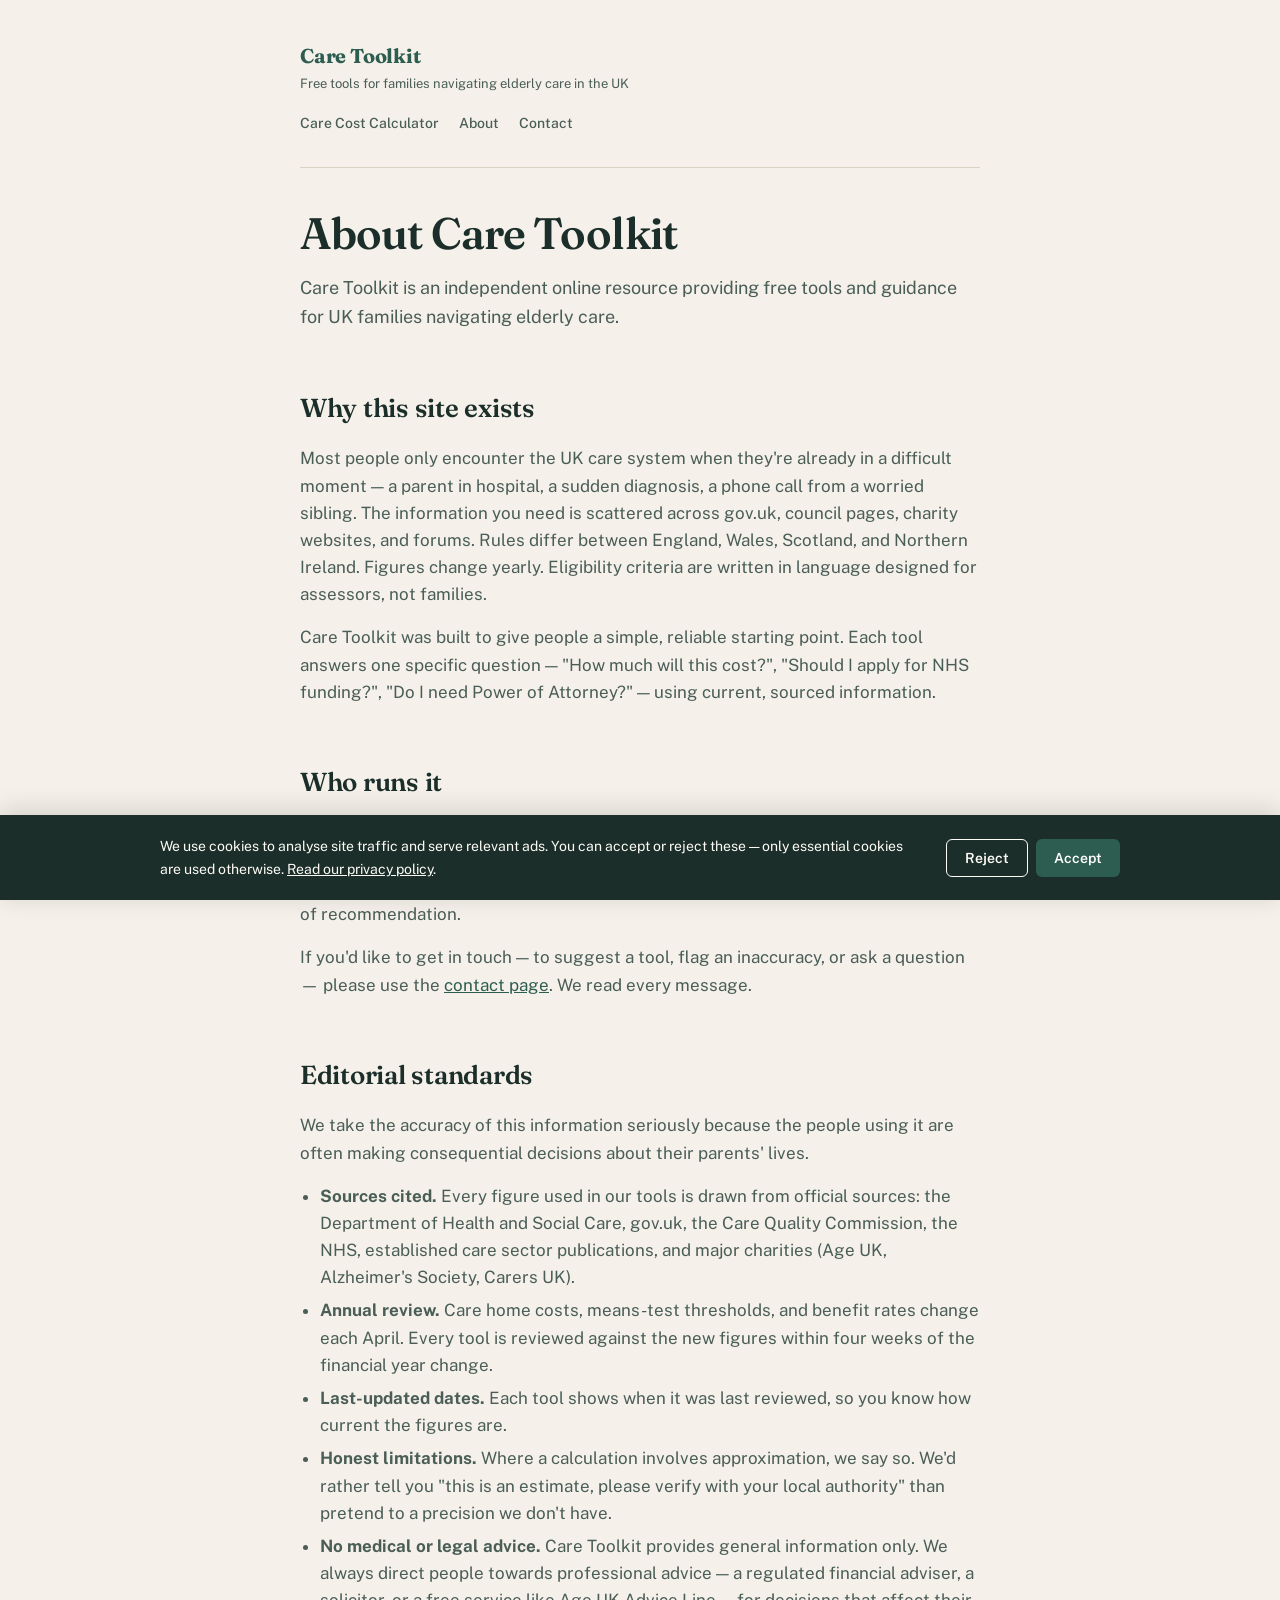
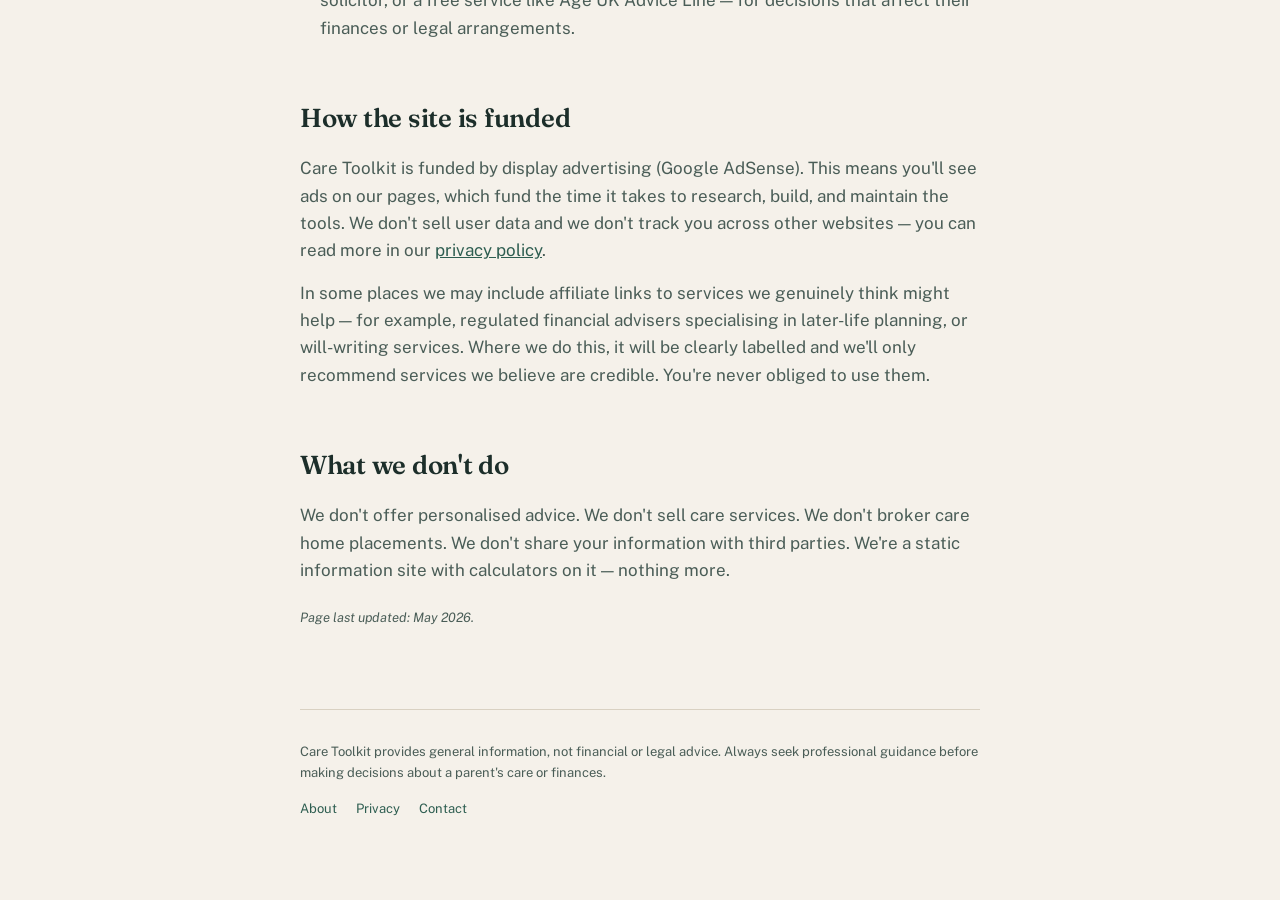
==== about/index.html @ b0a80cf5 "Initial site upload" ====
<!DOCTYPE html>
<html lang="en-GB">
<head>
<meta charset="UTF-8">
<meta name="viewport" content="width=device-width, initial-scale=1.0">
<title>About Care Toolkit | Free UK Elderly Care Tools</title>
<meta name="description" content="Care Toolkit is an independent resource providing free, accurate tools for UK families navigating elderly care. Read about our editorial standards and sources.">
<meta name="robots" content="index, follow">
<link rel="canonical" href="https://caretoolkit.co.uk/about/">
<meta property="og:title" content="About Care Toolkit">
<meta property="og:type" content="website">
<meta property="og:locale" content="en_GB">

<link rel="preconnect" href="https://fonts.googleapis.com">
<link rel="preconnect" href="https://fonts.gstatic.com" crossorigin>
<link href="https://fonts.googleapis.com/css2?family=Fraunces:opsz,wght@9..144,400;9..144,600;9..144,700&family=Public+Sans:wght@400;500;600&display=swap" rel="stylesheet">
<link rel="stylesheet" href="/assets/css/shared.css">
</head>
<body>

<div class="wrap">

<header class="site-header">
  <a href="/" class="brand-link">
    <div class="brand">Care Toolkit</div>
    <div class="brand-sub">Free tools for families navigating elderly care in the UK</div>
  </a>
  <nav class="site-nav">
    <a href="/care-home-cost-calculator/">Care Cost Calculator</a>
    <a href="/about/">About</a>
    <a href="/contact/">Contact</a>
  </nav>
</header>

<main>

<h1>About Care Toolkit</h1>
<p class="intro">Care Toolkit is an independent online resource providing free tools and guidance for UK families navigating elderly care.</p>

<h2>Why this site exists</h2>
<p>Most people only encounter the UK care system when they're already in a difficult moment — a parent in hospital, a sudden diagnosis, a phone call from a worried sibling. The information you need is scattered across gov.uk, council pages, charity websites, and forums. Rules differ between England, Wales, Scotland, and Northern Ireland. Figures change yearly. Eligibility criteria are written in language designed for assessors, not families.</p>
<p>Care Toolkit was built to give people a simple, reliable starting point. Each tool answers one specific question — "How much will this cost?", "Should I apply for NHS funding?", "Do I need Power of Attorney?" — using current, sourced information.</p>

<h2>Who runs it</h2>
<p>Care Toolkit is an independent project. It is not affiliated with any care home, financial adviser, government body, or charity. The site is funded entirely by display advertising and, where relevant, affiliate partnerships clearly disclosed at the point of recommendation.</p>
<p>If you'd like to get in touch — to suggest a tool, flag an inaccuracy, or ask a question — please use the <a href="/contact/">contact page</a>. We read every message.</p>

<h2>Editorial standards</h2>
<p>We take the accuracy of this information seriously because the people using it are often making consequential decisions about their parents' lives.</p>
<ul>
  <li><strong>Sources cited.</strong> Every figure used in our tools is drawn from official sources: the Department of Health and Social Care, gov.uk, the Care Quality Commission, the NHS, established care sector publications, and major charities (Age UK, Alzheimer's Society, Carers UK).</li>
  <li><strong>Annual review.</strong> Care home costs, means-test thresholds, and benefit rates change each April. Every tool is reviewed against the new figures within four weeks of the financial year change.</li>
  <li><strong>Last-updated dates.</strong> Each tool shows when it was last reviewed, so you know how current the figures are.</li>
  <li><strong>Honest limitations.</strong> Where a calculation involves approximation, we say so. We'd rather tell you "this is an estimate, please verify with your local authority" than pretend to a precision we don't have.</li>
  <li><strong>No medical or legal advice.</strong> Care Toolkit provides general information only. We always direct people towards professional advice — a regulated financial adviser, a solicitor, or a free service like Age UK Advice Line — for decisions that affect their finances or legal arrangements.</li>
</ul>

<h2>How the site is funded</h2>
<p>Care Toolkit is funded by display advertising (Google AdSense). This means you'll see ads on our pages, which fund the time it takes to research, build, and maintain the tools. We don't sell user data and we don't track you across other websites — you can read more in our <a href="/privacy/">privacy policy</a>.</p>
<p>In some places we may include affiliate links to services we genuinely think might help — for example, regulated financial advisers specialising in later-life planning, or will-writing services. Where we do this, it will be clearly labelled and we'll only recommend services we believe are credible. You're never obliged to use them.</p>

<h2>What we don't do</h2>
<p>We don't offer personalised advice. We don't sell care services. We don't broker care home placements. We don't share your information with third parties. We're a static information site with calculators on it — nothing more.</p>

<p class="last-updated">Page last updated: May 2026.</p>

</main>

<footer class="site-footer">
  <p>Care Toolkit provides general information, not financial or legal advice. Always seek professional guidance before making decisions about a parent's care or finances.</p>
  <div class="footer-links">
    <a href="/about/">About</a>
    <a href="/privacy/">Privacy</a>
    <a href="/contact/">Contact</a>
  </div>
</footer>

</div>

<div class="cookie-banner" id="cookie-banner">
  <div class="cookie-banner-inner">
    <p>We use cookies to analyse site traffic and serve relevant ads. You can accept or reject these — only essential cookies are used otherwise. <a href="/privacy/">Read our privacy policy</a>.</p>
    <div class="cookie-actions">
      <button class="cookie-btn reject" id="cookie-reject">Reject</button>
      <button class="cookie-btn accept" id="cookie-accept">Accept</button>
    </div>
  </div>
</div>

<script src="/assets/js/shared.js"></script>
</body>
</html>
---- assets/css/shared.css ----
:root {
  --bg: #f5f1ea;
  --bg-card: #fdfbf6;
  --ink: #1c2e2a;
  --ink-soft: #4a5d57;
  --accent: #2d5d50;
  --accent-warm: #b8552e;
  --line: #d9d1c2;
  --highlight: #ede5d3;
  --shadow: 0 1px 2px rgba(28,46,42,0.04), 0 8px 24px rgba(28,46,42,0.06);
}

* { box-sizing: border-box; margin: 0; padding: 0; }
html { scroll-behavior: smooth; }
body {
  font-family: 'Public Sans', -apple-system, system-ui, sans-serif;
  font-size: 17px;
  line-height: 1.6;
  color: var(--ink);
  background: var(--bg);
  -webkit-font-smoothing: antialiased;
}

.wrap { max-width: 720px; margin: 0 auto; padding: 32px 20px 80px; }
.wrap-wide { max-width: 960px; margin: 0 auto; padding: 32px 20px 80px; }

/* Header */
header.site-header { padding: 8px 0 32px; border-bottom: 1px solid var(--line); margin-bottom: 40px; }
.brand-link { text-decoration: none; display: inline-block; }
.brand { font-family: 'Fraunces', Georgia, serif; font-size: 20px; font-weight: 700; letter-spacing: -0.01em; color: var(--accent); }
.brand-sub { font-size: 13px; color: var(--ink-soft); margin-top: 2px; }
nav.site-nav { margin-top: 16px; display: flex; gap: 20px; flex-wrap: wrap; }
nav.site-nav a { color: var(--ink-soft); text-decoration: none; font-size: 14px; font-weight: 500; }
nav.site-nav a:hover { color: var(--accent); }

/* Typography */
h1 { font-family: 'Fraunces', Georgia, serif; font-size: clamp(32px, 6vw, 44px); font-weight: 600; line-height: 1.15; letter-spacing: -0.02em; margin-bottom: 16px; color: var(--ink); }
h2 { font-family: 'Fraunces', Georgia, serif; font-size: 26px; font-weight: 600; letter-spacing: -0.01em; margin: 56px 0 16px; color: var(--ink); }
h3 { font-family: 'Fraunces', Georgia, serif; font-size: 19px; font-weight: 600; margin: 24px 0 8px; color: var(--ink); }
p { margin-bottom: 16px; color: var(--ink-soft); }
a { color: var(--accent); }
ul, ol { margin: 0 0 16px 20px; color: var(--ink-soft); }
li { margin-bottom: 6px; }

.intro { font-size: 18px; color: var(--ink-soft); margin-bottom: 8px; max-width: 60ch; }
.year-tag { display: inline-block; font-size: 13px; padding: 4px 10px; background: var(--highlight); color: var(--accent); border-radius: 999px; font-weight: 500; margin-bottom: 20px; }

/* Calculator */
.calc { background: var(--bg-card); border: 1px solid var(--line); border-radius: 8px; padding: 28px; margin-top: 32px; box-shadow: var(--shadow); }
@media (max-width: 480px) { .calc { padding: 20px; } }

.field { margin-bottom: 20px; }
label { display: block; font-size: 14px; font-weight: 600; color: var(--ink); margin-bottom: 6px; letter-spacing: 0.01em; }
label .hint { font-weight: 400; color: var(--ink-soft); font-size: 13px; }

select, input[type="number"], input[type="text"], input[type="email"], textarea {
  width: 100%; padding: 12px 14px; font-family: inherit; font-size: 16px;
  border: 1px solid var(--line); border-radius: 6px; background: #fff; color: var(--ink);
  transition: border-color 0.15s, box-shadow 0.15s;
  -webkit-appearance: none; appearance: none;
}
select {
  background-image: url("data:image/svg+xml;charset=UTF-8,%3csvg xmlns='http://www.w3.org/2000/svg' width='12' height='8' viewBox='0 0 12 8'%3e%3cpath fill='%234a5d57' d='M6 8L0 0h12z'/%3e%3c/svg%3e");
  background-repeat: no-repeat; background-position: right 14px center; padding-right: 36px;
}
select:focus, input:focus, textarea:focus {
  outline: none; border-color: var(--accent); box-shadow: 0 0 0 3px rgba(45, 93, 80, 0.15);
}

/* Results */
.results { margin-top: 28px; padding-top: 28px; border-top: 1px solid var(--line); }
.result-row { display: flex; justify-content: space-between; align-items: baseline; padding: 10px 0; border-bottom: 1px dashed var(--line); }
.result-row:last-child { border-bottom: none; }
.result-label { font-size: 15px; color: var(--ink-soft); }
.result-value { font-family: 'Fraunces', serif; font-size: 22px; font-weight: 600; color: var(--ink); }
.result-headline { background: var(--highlight); padding: 18px 20px; border-radius: 6px; margin-bottom: 16px; }
.result-headline .result-label { font-size: 13px; text-transform: uppercase; letter-spacing: 0.06em; color: var(--accent); margin-bottom: 4px; }
.result-headline .result-value { font-size: 32px; color: var(--accent); display: block; }

.status { margin-top: 16px; padding: 14px 16px; border-radius: 6px; font-size: 15px; border-left: 3px solid var(--accent); background: #fff; }
.status strong { color: var(--ink); }

.disclaimer { margin-top: 32px; padding: 16px; background: rgba(184, 85, 46, 0.06); border: 1px solid rgba(184, 85, 46, 0.2); border-radius: 6px; font-size: 14px; color: var(--ink-soft); }
.disclaimer strong { color: var(--accent-warm); }

/* FAQ */
details { border-bottom: 1px solid var(--line); padding: 16px 0; }
details summary { cursor: pointer; font-weight: 600; color: var(--ink); font-size: 17px; list-style: none; display: flex; justify-content: space-between; align-items: center; }
details summary::-webkit-details-marker { display: none; }
details summary::after { content: '+'; font-family: 'Fraunces', serif; font-size: 24px; font-weight: 400; color: var(--accent); transition: transform 0.2s; }
details[open] summary::after { transform: rotate(45deg); }
details p { margin-top: 12px; }

/* Tool grid (homepage) */
.tool-grid { display: grid; grid-template-columns: repeat(auto-fill, minmax(280px, 1fr)); gap: 16px; margin-top: 32px; }
.tool-card { background: var(--bg-card); border: 1px solid var(--line); border-radius: 8px; padding: 24px; text-decoration: none; color: var(--ink); display: block; transition: transform 0.15s, box-shadow 0.15s; }
.tool-card:hover { transform: translateY(-2px); box-shadow: var(--shadow); }
.tool-card.coming { opacity: 0.55; pointer-events: none; }
.tool-card h3 { margin-top: 0; margin-bottom: 8px; }
.tool-card p { font-size: 14px; margin-bottom: 0; }
.tool-tag { display: inline-block; font-size: 11px; padding: 2px 8px; background: var(--highlight); color: var(--accent); border-radius: 999px; font-weight: 600; text-transform: uppercase; letter-spacing: 0.06em; margin-bottom: 12px; }

/* Related tools block */
.related { margin-top: 56px; padding: 24px; background: var(--bg-card); border-radius: 8px; border: 1px solid var(--line); }
.related h3 { margin-top: 0; }
.related ul { list-style: none; padding: 0; margin: 0; }
.related li { padding: 8px 0; border-bottom: 1px solid var(--line); }
.related li:last-child { border-bottom: none; }
.related a { color: var(--accent); text-decoration: none; font-weight: 500; }
.related a:hover { text-decoration: underline; }

/* Footer */
footer.site-footer { margin-top: 80px; padding-top: 32px; border-top: 1px solid var(--line); font-size: 13px; color: var(--ink-soft); }
footer.site-footer a { color: var(--accent); text-decoration: none; }
footer.site-footer a:hover { text-decoration: underline; }
.footer-links { margin-top: 8px; }
.footer-links a { margin-right: 16px; }

/* AdSense placeholders */
.ad-slot { margin: 32px 0; min-height: 90px; display: flex; align-items: center; justify-content: center; background: rgba(0,0,0,0.02); border: 1px dashed var(--line); border-radius: 6px; font-size: 12px; color: var(--ink-soft); text-transform: uppercase; letter-spacing: 0.08em; }

/* Cookie banner */
.cookie-banner {
  position: fixed; bottom: 0; left: 0; right: 0; z-index: 1000;
  background: var(--ink); color: #fdfbf6; padding: 20px;
  display: none; box-shadow: 0 -4px 24px rgba(0,0,0,0.15);
}
.cookie-banner.show { display: block; }
.cookie-banner-inner { max-width: 960px; margin: 0 auto; display: flex; gap: 20px; align-items: center; flex-wrap: wrap; }
.cookie-banner p { color: #fdfbf6; margin: 0; font-size: 14px; flex: 1; min-width: 240px; }
.cookie-banner p a { color: #fdfbf6; text-decoration: underline; }
.cookie-actions { display: flex; gap: 8px; }
.cookie-btn {
  padding: 10px 18px; border: none; border-radius: 6px; font-family: inherit; font-size: 14px;
  font-weight: 600; cursor: pointer; white-space: nowrap;
}
.cookie-btn.accept { background: var(--accent); color: #fff; }
.cookie-btn.reject { background: transparent; color: #fdfbf6; border: 1px solid #fdfbf6; }
.cookie-btn:hover { opacity: 0.9; }

/* Buttons */
.btn { display: inline-block; padding: 12px 22px; background: var(--accent); color: #fff; text-decoration: none; border-radius: 6px; font-weight: 600; border: none; cursor: pointer; font-family: inherit; font-size: 16px; }
.btn:hover { background: #234a40; }

.last-updated { font-size: 13px; color: var(--ink-soft); font-style: italic; margin-top: 24px; }
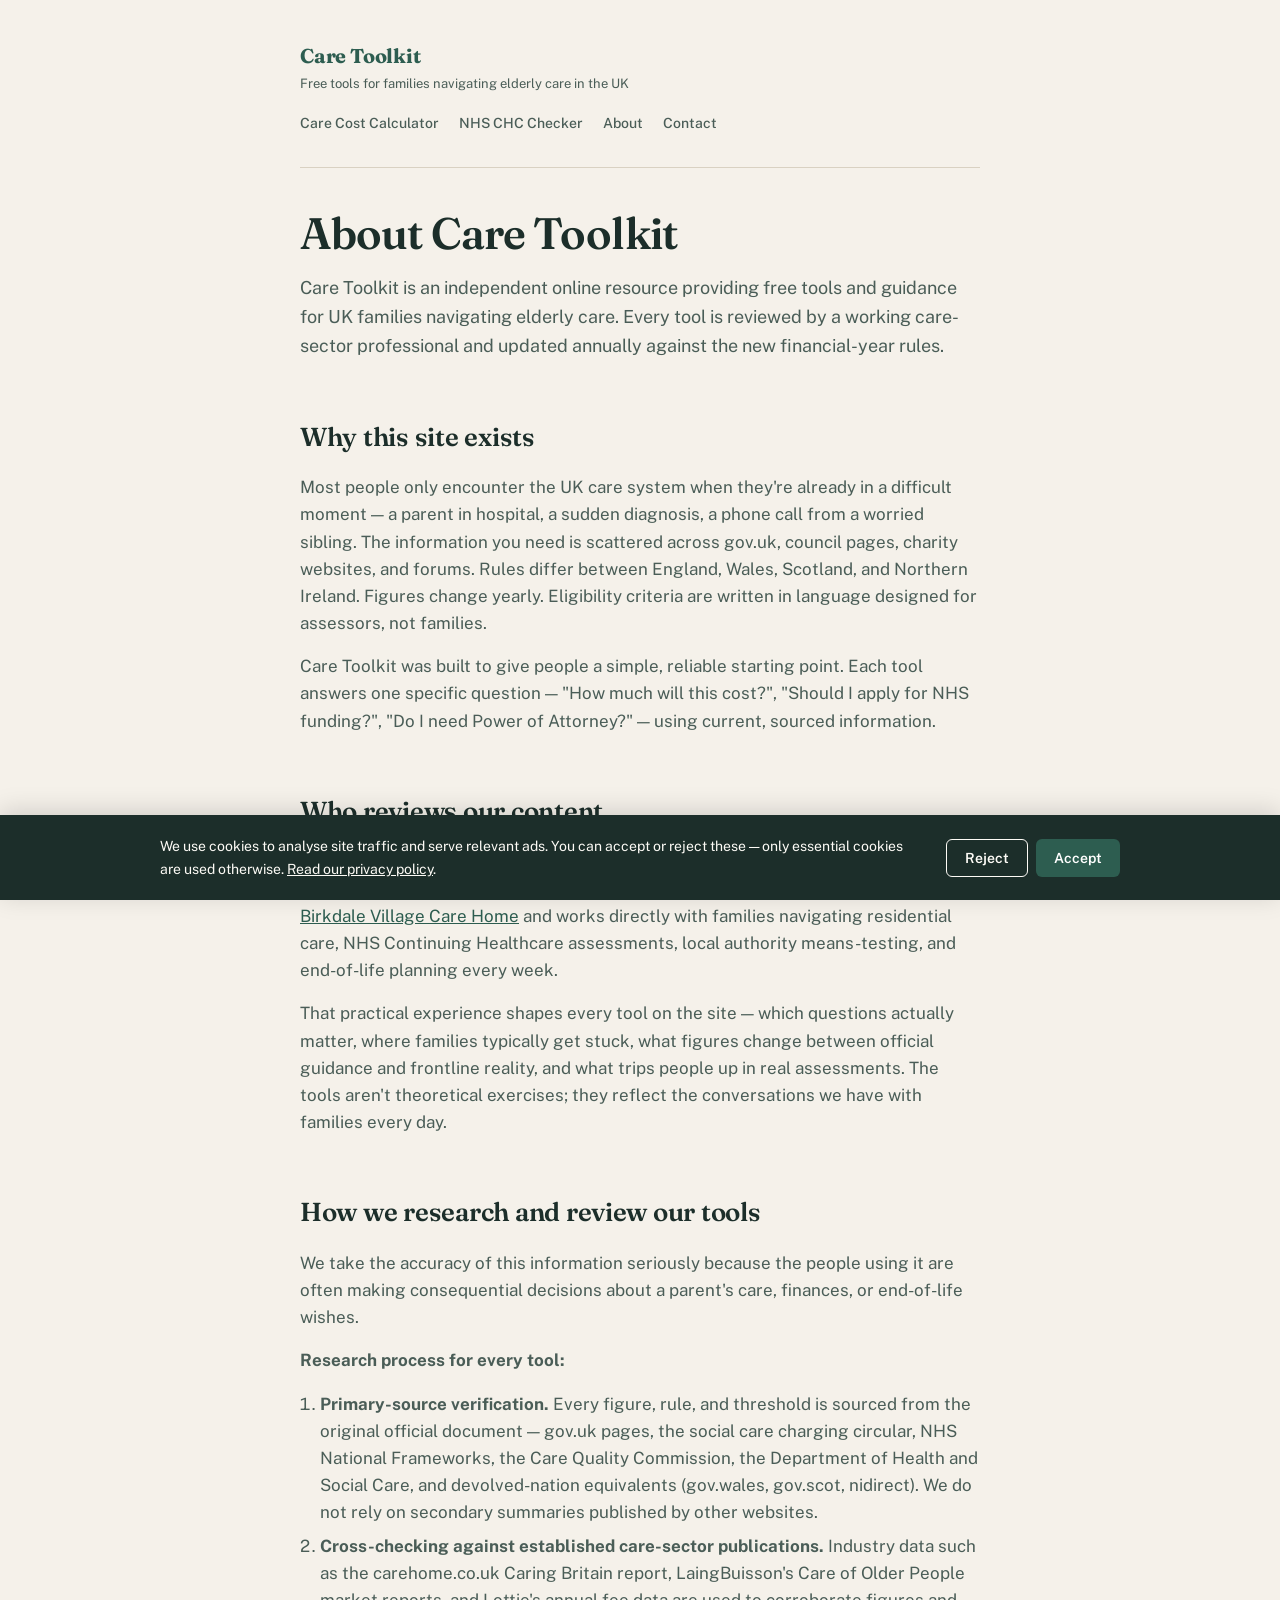
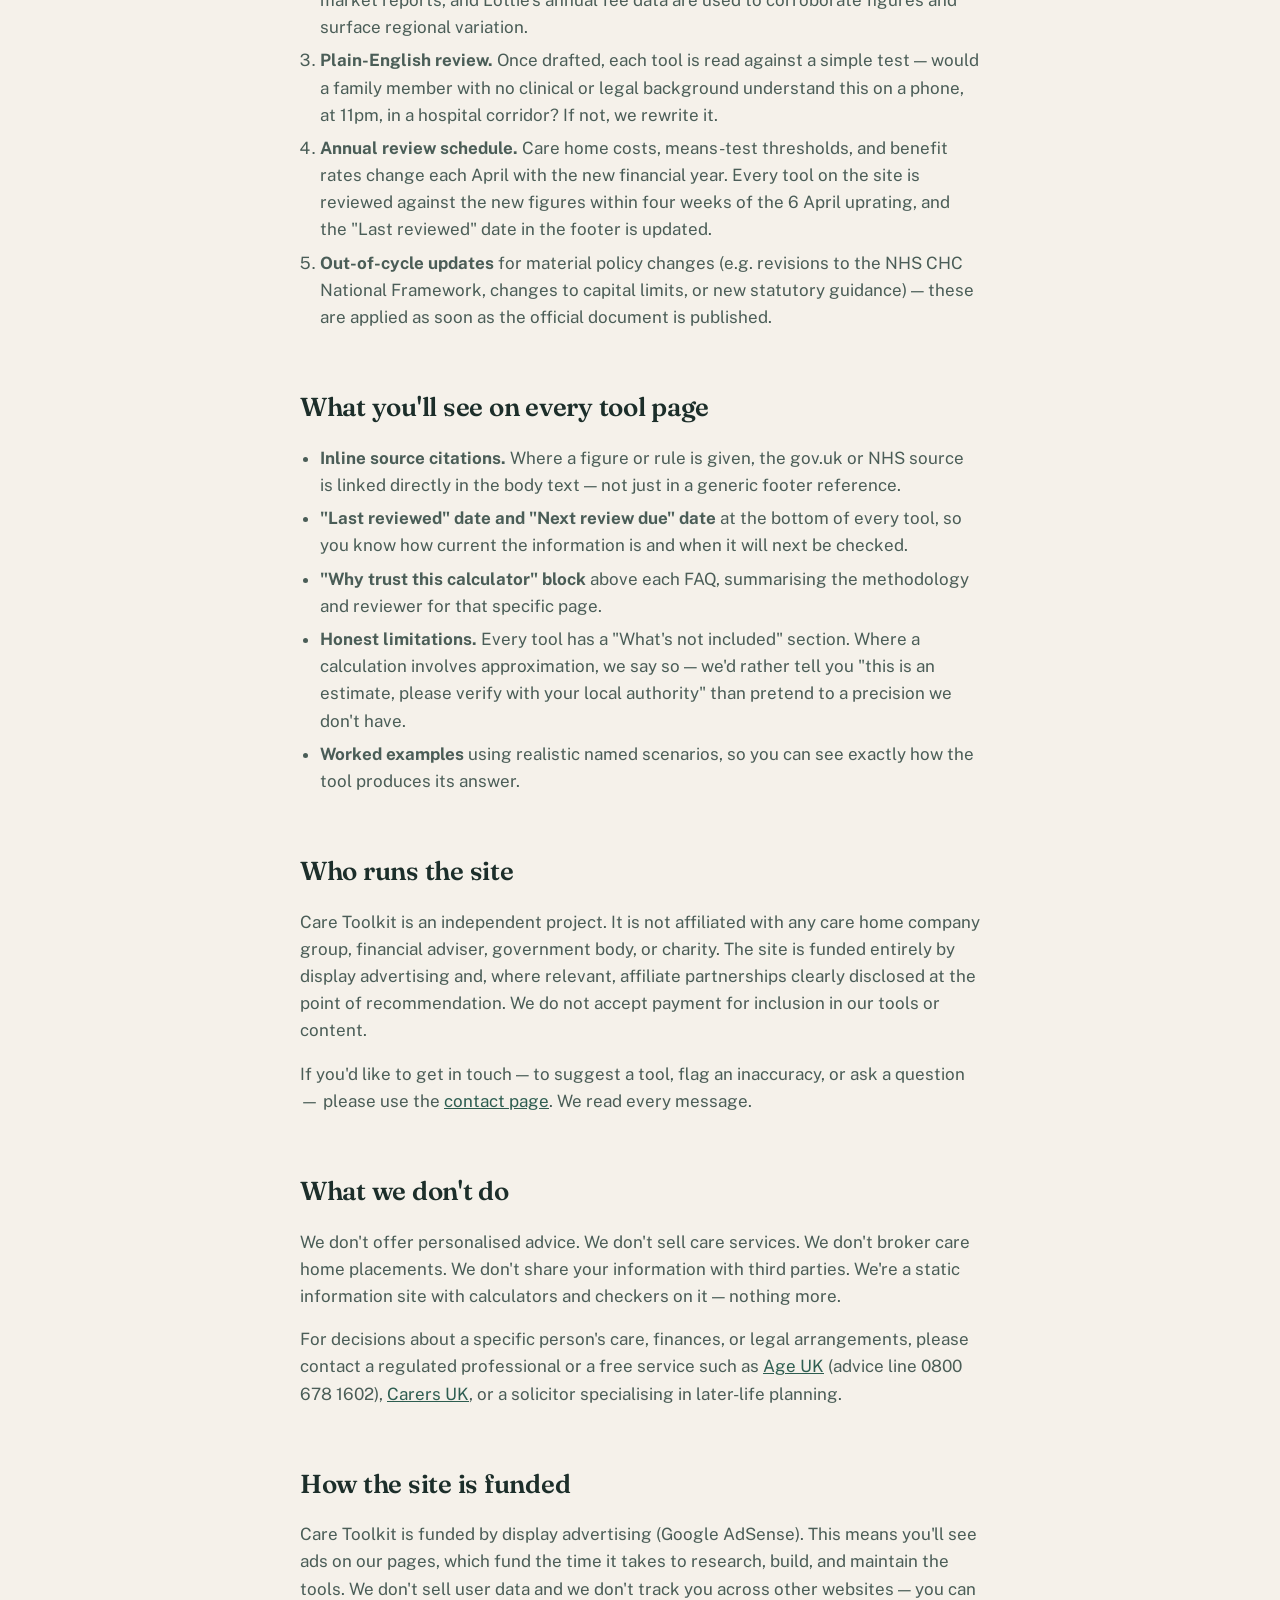
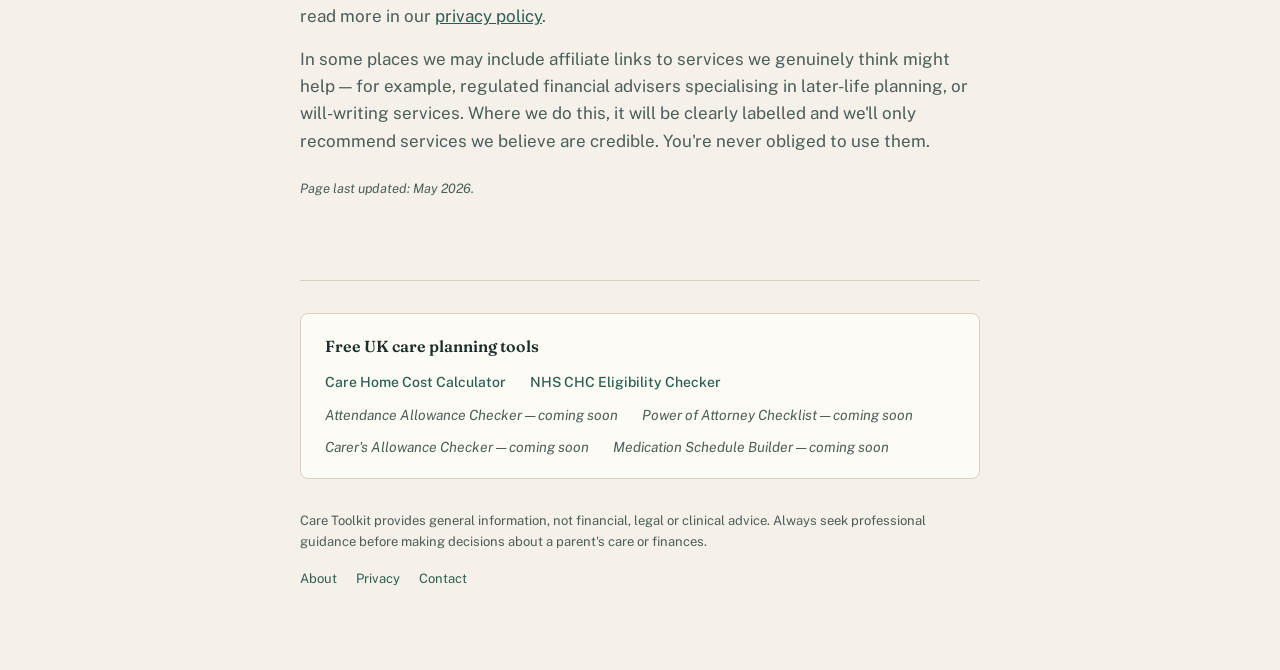
==== commit 3f5aeb88: "Phase 5+6: trust infrastructure + Pillar 2 content depth Site-wide: - Add popular-tools footer block" ====
--- a/about/index.html
+++ b/about/index.html
@@ -3,13 +3,33 @@
 <head>
 <meta charset="UTF-8">
 <meta name="viewport" content="width=device-width, initial-scale=1.0">
-<title>About Care Toolkit | Free UK Elderly Care Tools</title>
-<meta name="description" content="Care Toolkit is an independent resource providing free, accurate tools for UK families navigating elderly care. Read about our editorial standards and sources.">
+<title>About Care Toolkit | Free UK Elderly Care Tools, Reviewed by a Care-Sector Expert</title>
+<meta name="description" content="Care Toolkit is an independent resource providing free, accurate tools for UK families navigating elderly care. Reviewed by Hinesh Patel, with over a decade of UK care-sector experience.">
 <meta name="robots" content="index, follow">
 <link rel="canonical" href="https://caretoolkit.co.uk/about/">
 <meta property="og:title" content="About Care Toolkit">
 <meta property="og:type" content="website">
 <meta property="og:locale" content="en_GB">
+
+<script type="application/ld+json">
+{
+  "@context": "https://schema.org",
+  "@type": "AboutPage",
+  "name": "About Care Toolkit",
+  "url": "https://caretoolkit.co.uk/about/",
+  "publisher": {
+    "@type": "Organization",
+    "name": "Care Toolkit",
+    "url": "https://caretoolkit.co.uk/"
+  },
+  "reviewedBy": {
+    "@type": "Person",
+    "name": "Hinesh Patel",
+    "jobTitle": "Care home owner-operator",
+    "description": "Over a decade of experience in the UK care sector"
+  }
+}
+</script>
 
 <link rel="preconnect" href="https://fonts.googleapis.com">
 <link rel="preconnect" href="https://fonts.gstatic.com" crossorigin>
@@ -27,6 +47,7 @@
   </a>
   <nav class="site-nav">
     <a href="/care-home-cost-calculator/">Care Cost Calculator</a>
+    <a href="/nhs-chc-eligibility-quiz/">NHS CHC Checker</a>
     <a href="/about/">About</a>
     <a href="/contact/">Contact</a>
   </nav>
@@ -35,39 +56,65 @@
 <main>
 
 <h1>About Care Toolkit</h1>
-<p class="intro">Care Toolkit is an independent online resource providing free tools and guidance for UK families navigating elderly care.</p>
+<p class="intro">Care Toolkit is an independent online resource providing free tools and guidance for UK families navigating elderly care. Every tool is reviewed by a working care-sector professional and updated annually against the new financial-year rules.</p>
 
 <h2>Why this site exists</h2>
 <p>Most people only encounter the UK care system when they're already in a difficult moment — a parent in hospital, a sudden diagnosis, a phone call from a worried sibling. The information you need is scattered across gov.uk, council pages, charity websites, and forums. Rules differ between England, Wales, Scotland, and Northern Ireland. Figures change yearly. Eligibility criteria are written in language designed for assessors, not families.</p>
 <p>Care Toolkit was built to give people a simple, reliable starting point. Each tool answers one specific question — "How much will this cost?", "Should I apply for NHS funding?", "Do I need Power of Attorney?" — using current, sourced information.</p>
 
-<h2>Who runs it</h2>
-<p>Care Toolkit is an independent project. It is not affiliated with any care home, financial adviser, government body, or charity. The site is funded entirely by display advertising and, where relevant, affiliate partnerships clearly disclosed at the point of recommendation.</p>
+<h2>Who reviews our content</h2>
+<p>Care Toolkit's tools and supporting content are reviewed by <strong>Hinesh Patel</strong>, who has over a decade of experience in the UK care sector. Hinesh is the owner-operator of <a href="https://www.birkdalevillagecarehome.co.uk" target="_blank" rel="noopener">Birkdale Village Care Home</a> and works directly with families navigating residential care, NHS Continuing Healthcare assessments, local authority means-testing, and end-of-life planning every week.</p>
+<p>That practical experience shapes every tool on the site — which questions actually matter, where families typically get stuck, what figures change between official guidance and frontline reality, and what trips people up in real assessments. The tools aren't theoretical exercises; they reflect the conversations we have with families every day.</p>
+
+<h2>How we research and review our tools</h2>
+<p>We take the accuracy of this information seriously because the people using it are often making consequential decisions about a parent's care, finances, or end-of-life wishes.</p>
+<p><strong>Research process for every tool:</strong></p>
+<ol>
+  <li><strong>Primary-source verification.</strong> Every figure, rule, and threshold is sourced from the original official document — gov.uk pages, the social care charging circular, NHS National Frameworks, the Care Quality Commission, the Department of Health and Social Care, and devolved-nation equivalents (gov.wales, gov.scot, nidirect). We do not rely on secondary summaries published by other websites.</li>
+  <li><strong>Cross-checking against established care-sector publications.</strong> Industry data such as the carehome.co.uk Caring Britain report, LaingBuisson's Care of Older People market reports, and Lottie's annual fee data are used to corroborate figures and surface regional variation.</li>
+  <li><strong>Plain-English review.</strong> Once drafted, each tool is read against a simple test — would a family member with no clinical or legal background understand this on a phone, at 11pm, in a hospital corridor? If not, we rewrite it.</li>
+  <li><strong>Annual review schedule.</strong> Care home costs, means-test thresholds, and benefit rates change each April with the new financial year. Every tool on the site is reviewed against the new figures within four weeks of the 6 April uprating, and the "Last reviewed" date in the footer is updated.</li>
+  <li><strong>Out-of-cycle updates</strong> for material policy changes (e.g. revisions to the NHS CHC National Framework, changes to capital limits, or new statutory guidance) — these are applied as soon as the official document is published.</li>
+</ol>
+
+<h2>What you'll see on every tool page</h2>
+<ul>
+  <li><strong>Inline source citations.</strong> Where a figure or rule is given, the gov.uk or NHS source is linked directly in the body text — not just in a generic footer reference.</li>
+  <li><strong>"Last reviewed" date and "Next review due" date</strong> at the bottom of every tool, so you know how current the information is and when it will next be checked.</li>
+  <li><strong>"Why trust this calculator" block</strong> above each FAQ, summarising the methodology and reviewer for that specific page.</li>
+  <li><strong>Honest limitations.</strong> Every tool has a "What's not included" section. Where a calculation involves approximation, we say so — we'd rather tell you "this is an estimate, please verify with your local authority" than pretend to a precision we don't have.</li>
+  <li><strong>Worked examples</strong> using realistic named scenarios, so you can see exactly how the tool produces its answer.</li>
+</ul>
+
+<h2>Who runs the site</h2>
+<p>Care Toolkit is an independent project. It is not affiliated with any care home company group, financial adviser, government body, or charity. The site is funded entirely by display advertising and, where relevant, affiliate partnerships clearly disclosed at the point of recommendation. We do not accept payment for inclusion in our tools or content.</p>
 <p>If you'd like to get in touch — to suggest a tool, flag an inaccuracy, or ask a question — please use the <a href="/contact/">contact page</a>. We read every message.</p>
 
-<h2>Editorial standards</h2>
-<p>We take the accuracy of this information seriously because the people using it are often making consequential decisions about their parents' lives.</p>
-<ul>
-  <li><strong>Sources cited.</strong> Every figure used in our tools is drawn from official sources: the Department of Health and Social Care, gov.uk, the Care Quality Commission, the NHS, established care sector publications, and major charities (Age UK, Alzheimer's Society, Carers UK).</li>
-  <li><strong>Annual review.</strong> Care home costs, means-test thresholds, and benefit rates change each April. Every tool is reviewed against the new figures within four weeks of the financial year change.</li>
-  <li><strong>Last-updated dates.</strong> Each tool shows when it was last reviewed, so you know how current the figures are.</li>
-  <li><strong>Honest limitations.</strong> Where a calculation involves approximation, we say so. We'd rather tell you "this is an estimate, please verify with your local authority" than pretend to a precision we don't have.</li>
-  <li><strong>No medical or legal advice.</strong> Care Toolkit provides general information only. We always direct people towards professional advice — a regulated financial adviser, a solicitor, or a free service like Age UK Advice Line — for decisions that affect their finances or legal arrangements.</li>
-</ul>
+<h2>What we don't do</h2>
+<p>We don't offer personalised advice. We don't sell care services. We don't broker care home placements. We don't share your information with third parties. We're a static information site with calculators and checkers on it — nothing more.</p>
+<p>For decisions about a specific person's care, finances, or legal arrangements, please contact a regulated professional or a free service such as <a href="https://www.ageuk.org.uk" target="_blank" rel="noopener">Age UK</a> (advice line 0800 678 1602), <a href="https://www.carersuk.org" target="_blank" rel="noopener">Carers UK</a>, or a solicitor specialising in later-life planning.</p>
 
 <h2>How the site is funded</h2>
 <p>Care Toolkit is funded by display advertising (Google AdSense). This means you'll see ads on our pages, which fund the time it takes to research, build, and maintain the tools. We don't sell user data and we don't track you across other websites — you can read more in our <a href="/privacy/">privacy policy</a>.</p>
 <p>In some places we may include affiliate links to services we genuinely think might help — for example, regulated financial advisers specialising in later-life planning, or will-writing services. Where we do this, it will be clearly labelled and we'll only recommend services we believe are credible. You're never obliged to use them.</p>
-
-<h2>What we don't do</h2>
-<p>We don't offer personalised advice. We don't sell care services. We don't broker care home placements. We don't share your information with third parties. We're a static information site with calculators on it — nothing more.</p>
 
 <p class="last-updated">Page last updated: May 2026.</p>
 
 </main>
 
 <footer class="site-footer">
-  <p>Care Toolkit provides general information, not financial or legal advice. Always seek professional guidance before making decisions about a parent's care or finances.</p>
+  <div class="popular-tools-footer">
+    <h4>Free UK care planning tools</h4>
+    <ul>
+      <li><a href="/care-home-cost-calculator/">Care Home Cost Calculator</a></li>
+      <li><a href="/nhs-chc-eligibility-quiz/">NHS CHC Eligibility Checker</a></li>
+      <li class="pt-coming">Attendance Allowance Checker — coming soon</li>
+      <li class="pt-coming">Power of Attorney Checklist — coming soon</li>
+      <li class="pt-coming">Carer's Allowance Checker — coming soon</li>
+      <li class="pt-coming">Medication Schedule Builder — coming soon</li>
+    </ul>
+  </div>
+  <p>Care Toolkit provides general information, not financial, legal or clinical advice. Always seek professional guidance before making decisions about a parent's care or finances.</p>
   <div class="footer-links">
     <a href="/about/">About</a>
     <a href="/privacy/">Privacy</a>
--- a/assets/css/shared.css
+++ b/assets/css/shared.css
@@ -143,3 +143,39 @@
 .btn:hover { background: #234a40; }
 
 .last-updated { font-size: 13px; color: var(--ink-soft); font-style: italic; margin-top: 24px; }
+
+/* Popular tools footer block (sitewide) */
+.popular-tools-footer { margin-bottom: 32px; padding: 20px 24px; background: var(--bg-card); border: 1px solid var(--line); border-radius: 8px; }
+.popular-tools-footer h4 { font-family: 'Fraunces', Georgia, serif; font-size: 16px; font-weight: 600; margin: 0 0 12px; color: var(--ink); }
+.popular-tools-footer ul { list-style: none; margin: 0; padding: 0; display: flex; flex-wrap: wrap; gap: 10px 24px; }
+.popular-tools-footer li { margin: 0; font-size: 14px; }
+.popular-tools-footer a { color: var(--accent); text-decoration: none; font-weight: 500; }
+.popular-tools-footer a:hover { text-decoration: underline; }
+.popular-tools-footer .pt-coming { color: var(--ink-soft); font-style: italic; }
+
+/* Why trust this calculator block */
+.trust-block { margin: 40px 0 16px; padding: 18px 20px; background: var(--highlight); border-left: 3px solid var(--accent); border-radius: 6px; font-size: 15px; color: var(--ink-soft); }
+.trust-block strong { display: block; font-family: 'Fraunces', Georgia, serif; color: var(--ink); font-size: 17px; margin-bottom: 6px; font-weight: 600; }
+.trust-block p { color: var(--ink-soft); margin: 0 0 8px; }
+.trust-block p:last-child { margin-bottom: 0; }
+
+/* Reviewed-by panel */
+.reviewed-by { margin-top: 32px; padding: 16px 20px; background: var(--bg-card); border: 1px solid var(--line); border-radius: 6px; font-size: 14px; color: var(--ink-soft); }
+.reviewed-by .reviewer-name { color: var(--ink); font-weight: 600; }
+.reviewed-by .review-dates { margin-top: 4px; font-size: 13px; color: var(--ink-soft); }
+
+/* Worked example callout */
+.worked-example { margin: 24px 0; padding: 20px 22px; background: #fff; border: 1px solid var(--line); border-left: 3px solid var(--accent-warm); border-radius: 6px; }
+.worked-example h4 { font-family: 'Fraunces', Georgia, serif; font-size: 17px; font-weight: 600; color: var(--ink); margin: 0 0 10px; }
+.worked-example p { margin-bottom: 10px; }
+.worked-example p:last-child { margin-bottom: 0; }
+.worked-example .we-result { margin-top: 12px; padding: 10px 14px; background: var(--highlight); border-radius: 4px; font-size: 14px; color: var(--ink); }
+
+/* Methodology / how-to / what's-not-included sections */
+.methodology { margin-top: 24px; padding: 20px 22px; background: var(--bg-card); border: 1px solid var(--line); border-radius: 6px; }
+.methodology h3 { margin-top: 0; }
+.methodology ol, .methodology ul { padding-left: 22px; }
+
+/* Inline source citation links (subtle, lighter colour) */
+.body-cite { color: var(--accent); text-decoration: underline; text-decoration-color: rgba(45,93,80,0.35); text-underline-offset: 2px; }
+.body-cite:hover { text-decoration-color: var(--accent); }
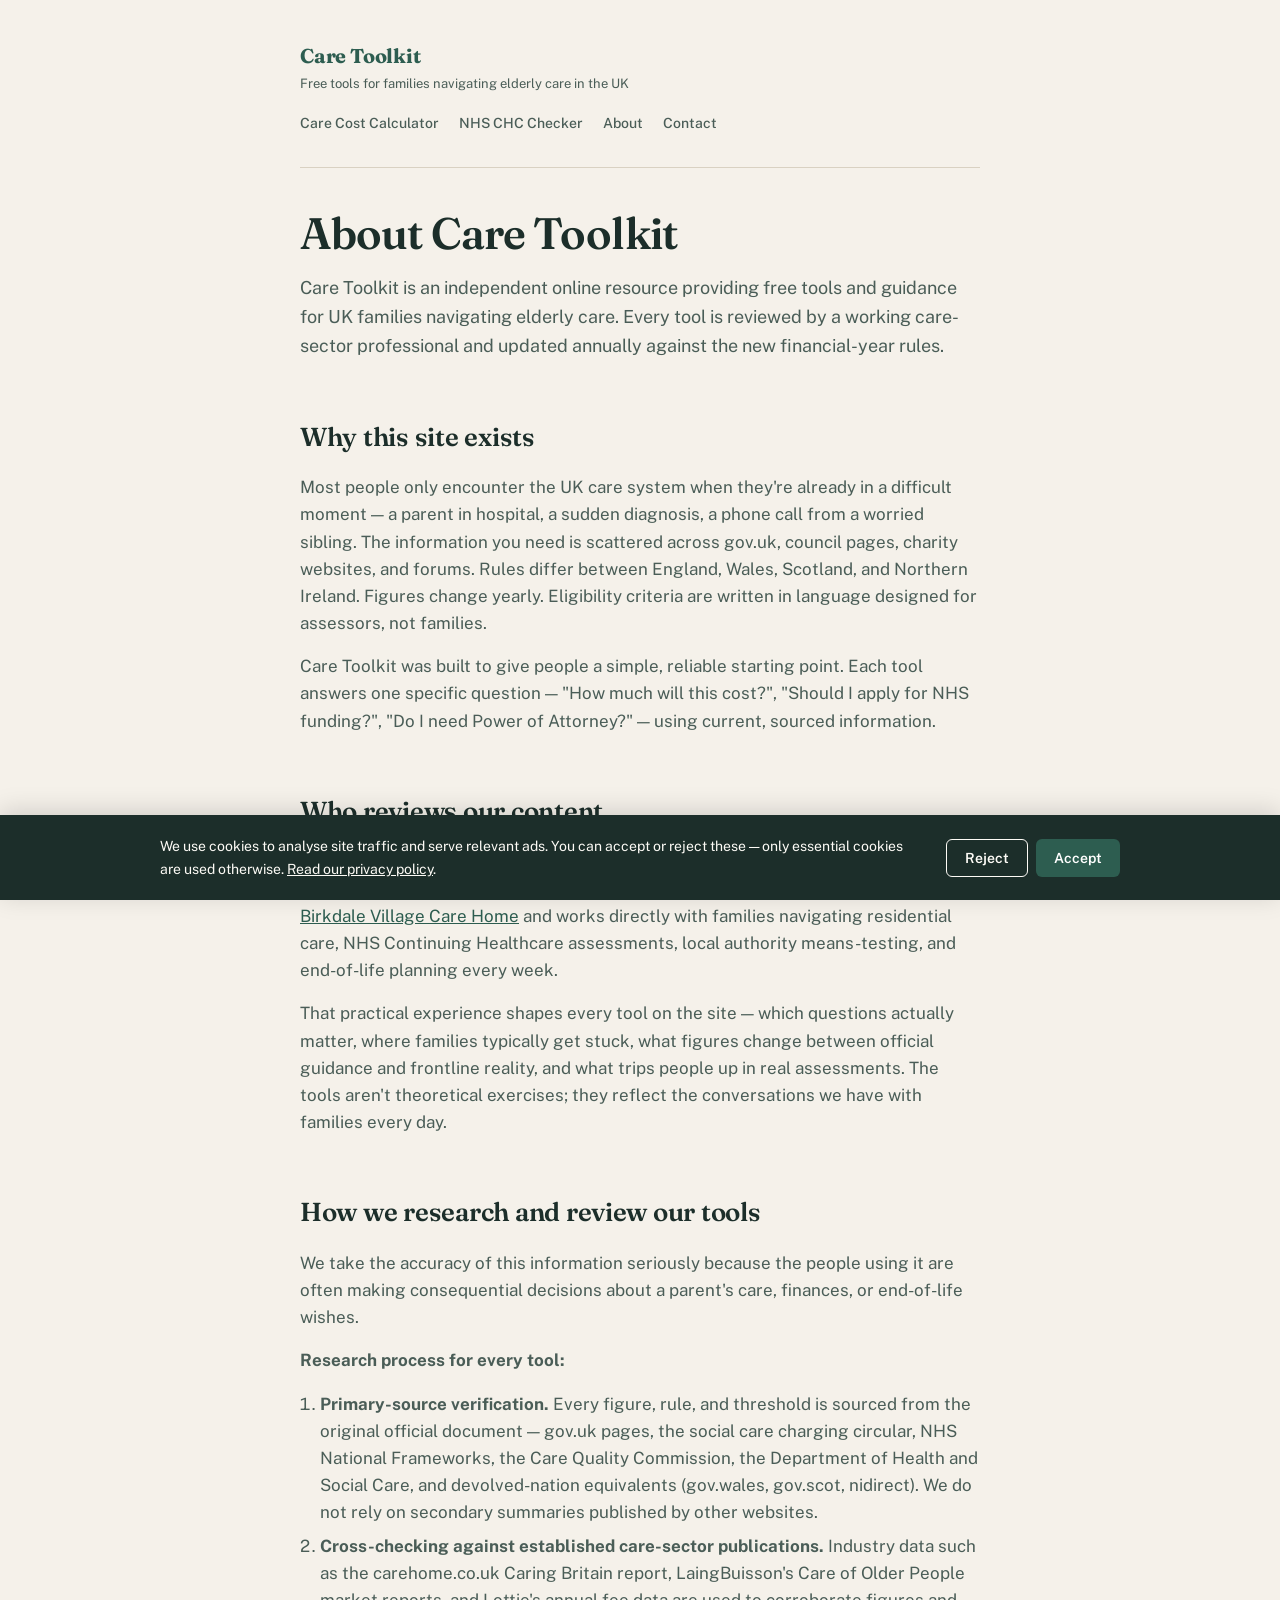
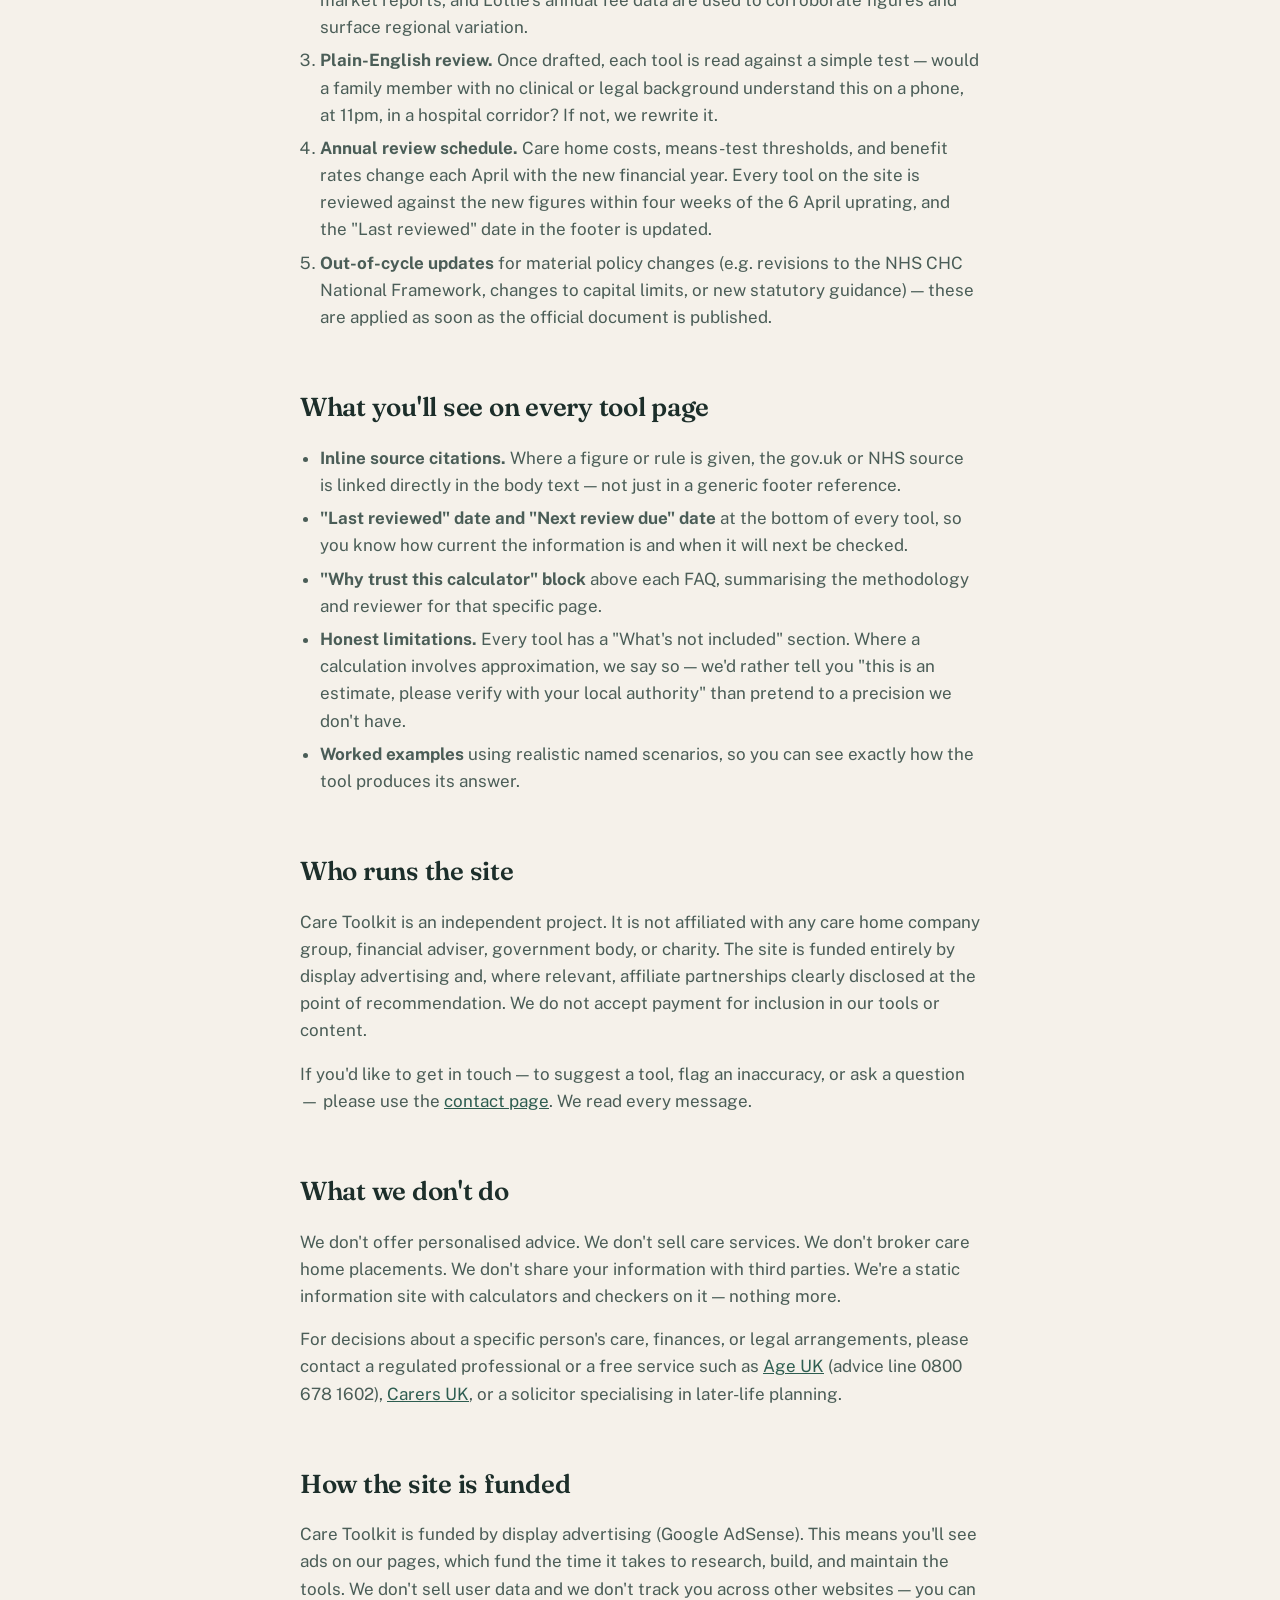
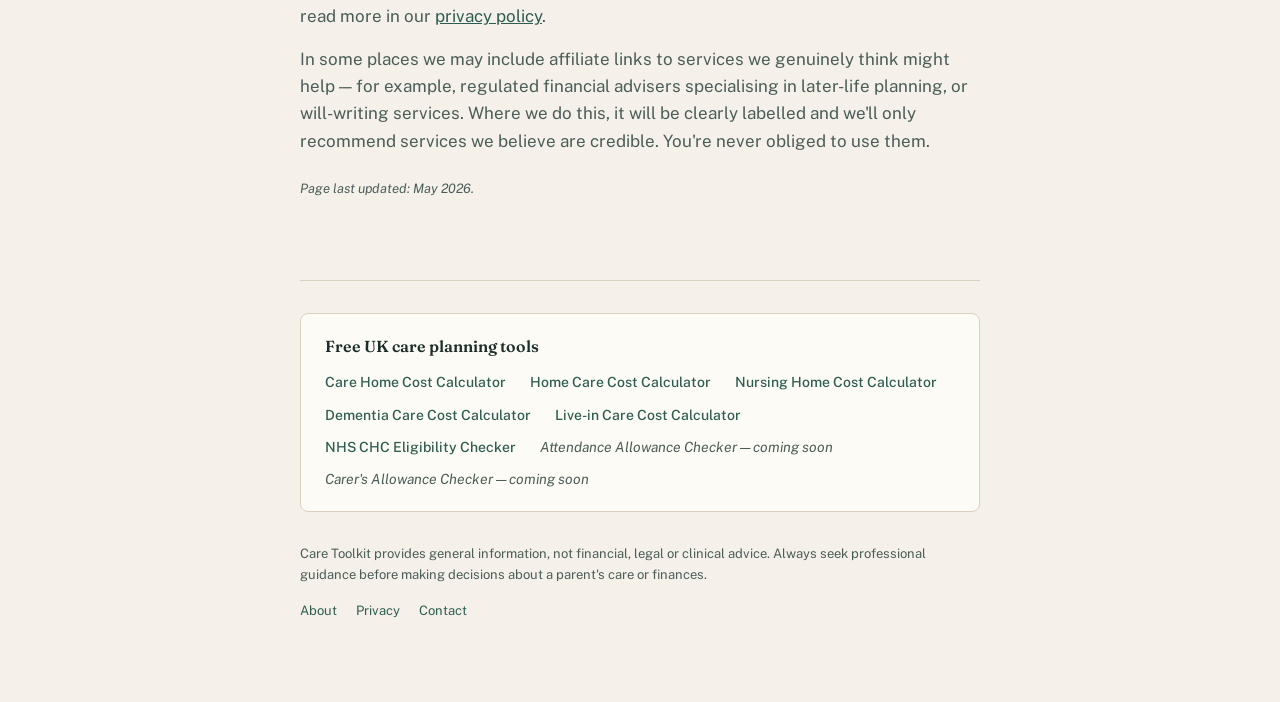
==== commit add09a7e: "Phase 7: 4 new variant calculators (home, nursing, dementia, live-in) Four new tools, each ~2000 wor" ====
--- a/about/index.html
+++ b/about/index.html
@@ -107,11 +107,13 @@
     <h4>Free UK care planning tools</h4>
     <ul>
       <li><a href="/care-home-cost-calculator/">Care Home Cost Calculator</a></li>
+      <li><a href="/home-care-cost-calculator-uk/">Home Care Cost Calculator</a></li>
+      <li><a href="/nursing-home-cost-calculator-uk/">Nursing Home Cost Calculator</a></li>
+      <li><a href="/dementia-care-cost-calculator-uk/">Dementia Care Cost Calculator</a></li>
+      <li><a href="/live-in-care-cost-calculator-uk/">Live-in Care Cost Calculator</a></li>
       <li><a href="/nhs-chc-eligibility-quiz/">NHS CHC Eligibility Checker</a></li>
       <li class="pt-coming">Attendance Allowance Checker — coming soon</li>
-      <li class="pt-coming">Power of Attorney Checklist — coming soon</li>
       <li class="pt-coming">Carer's Allowance Checker — coming soon</li>
-      <li class="pt-coming">Medication Schedule Builder — coming soon</li>
     </ul>
   </div>
   <p>Care Toolkit provides general information, not financial, legal or clinical advice. Always seek professional guidance before making decisions about a parent's care or finances.</p>
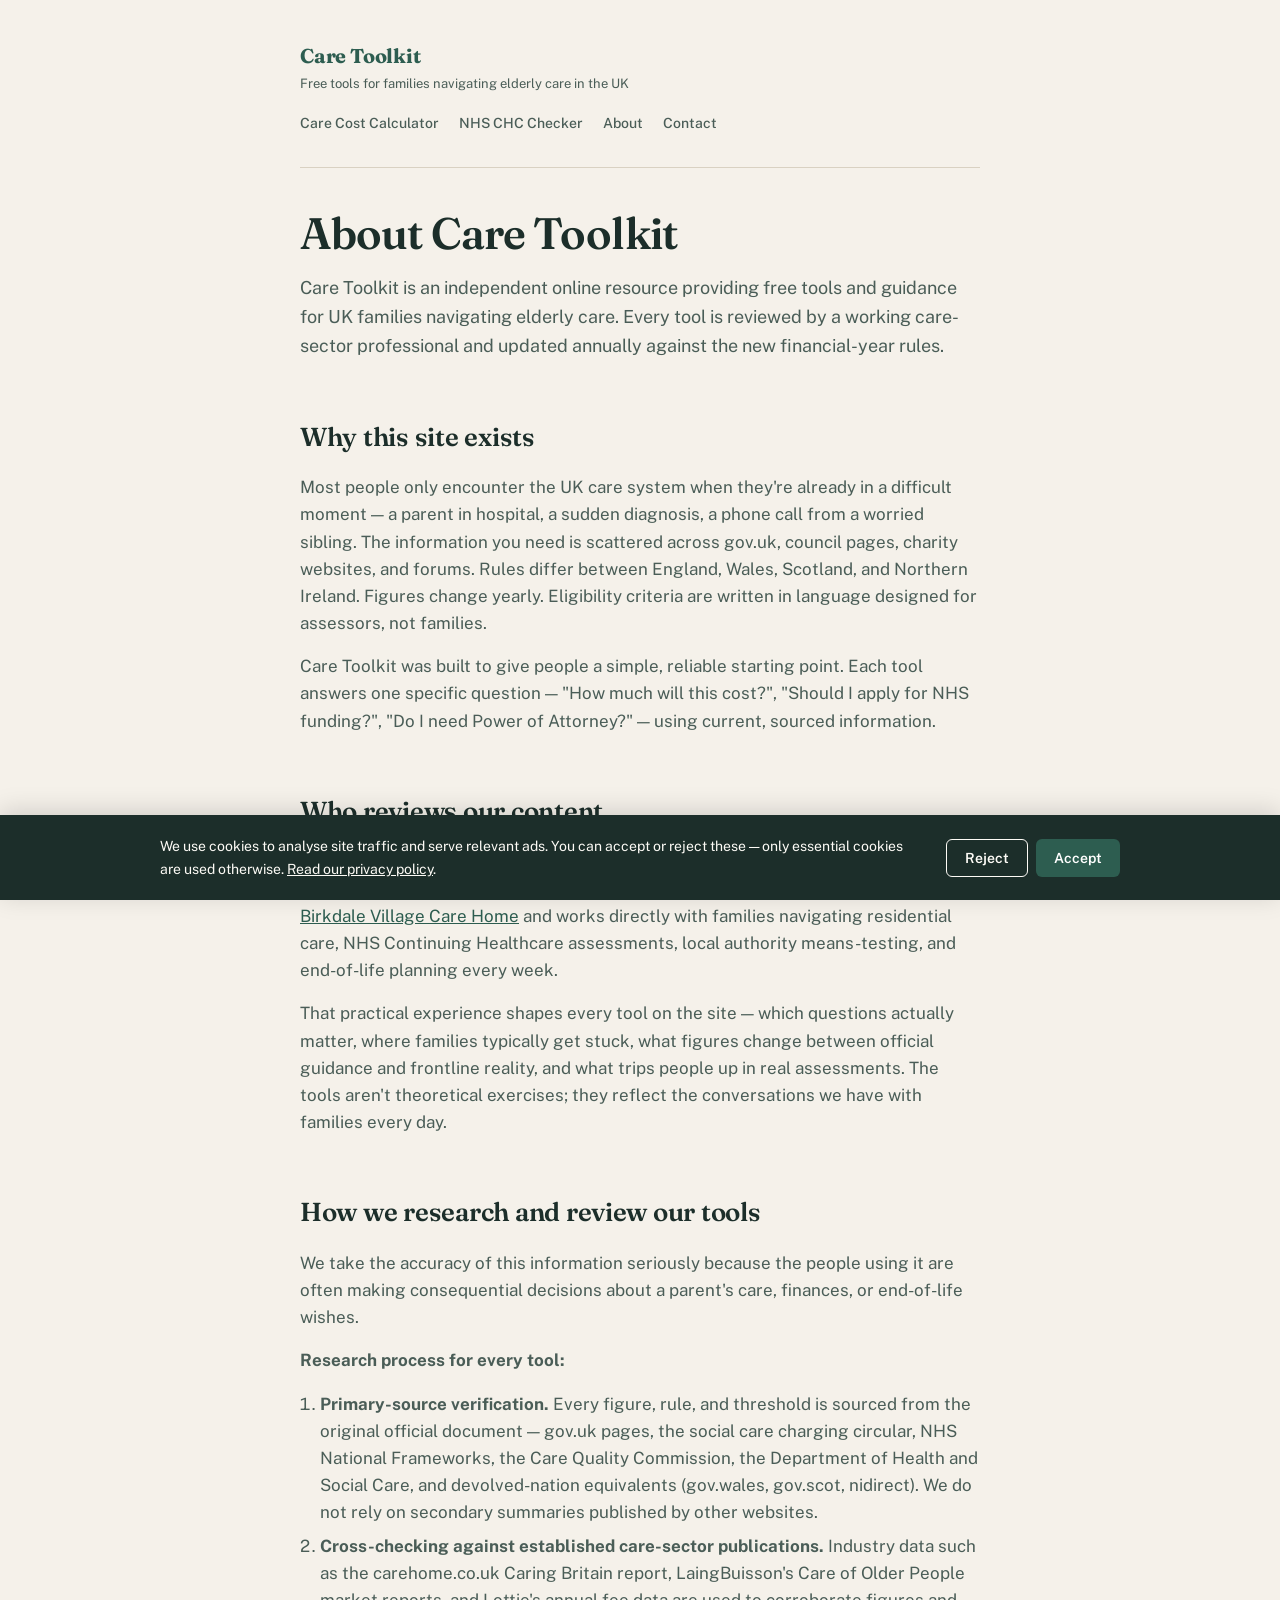
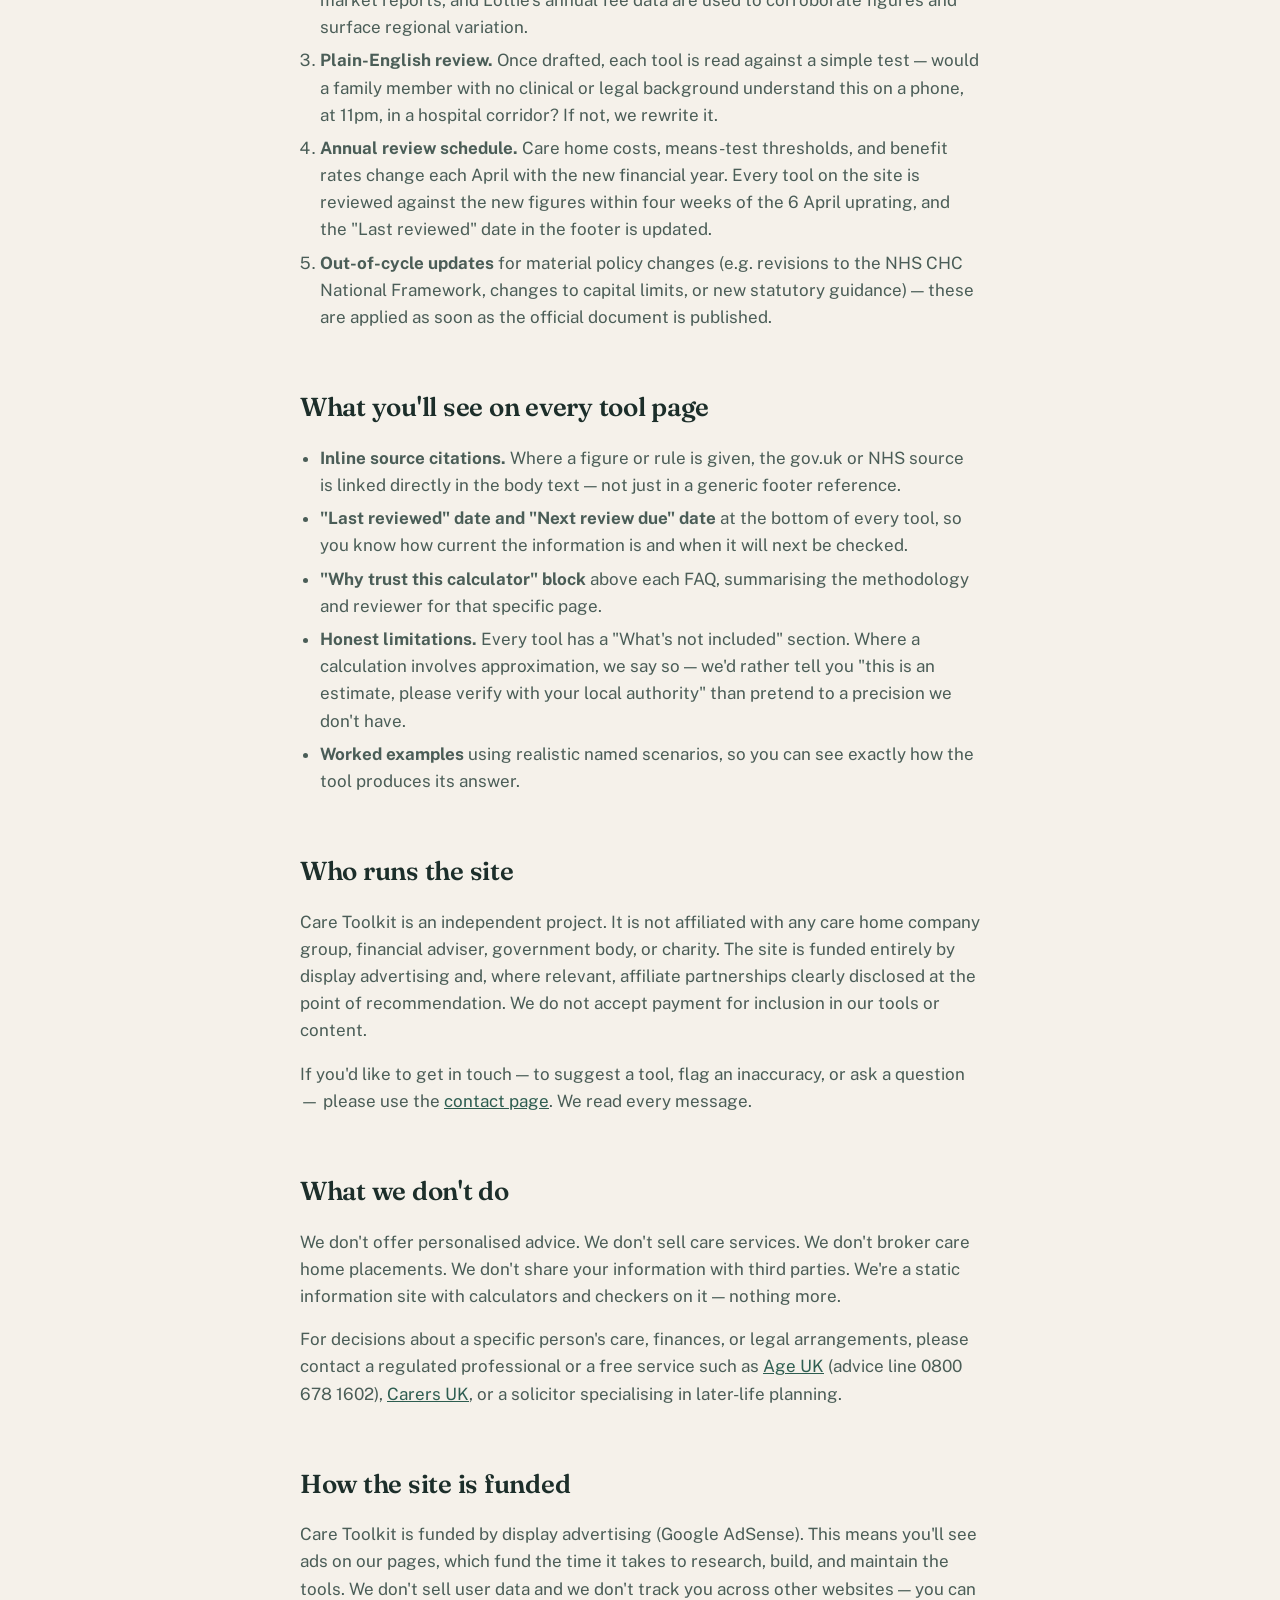
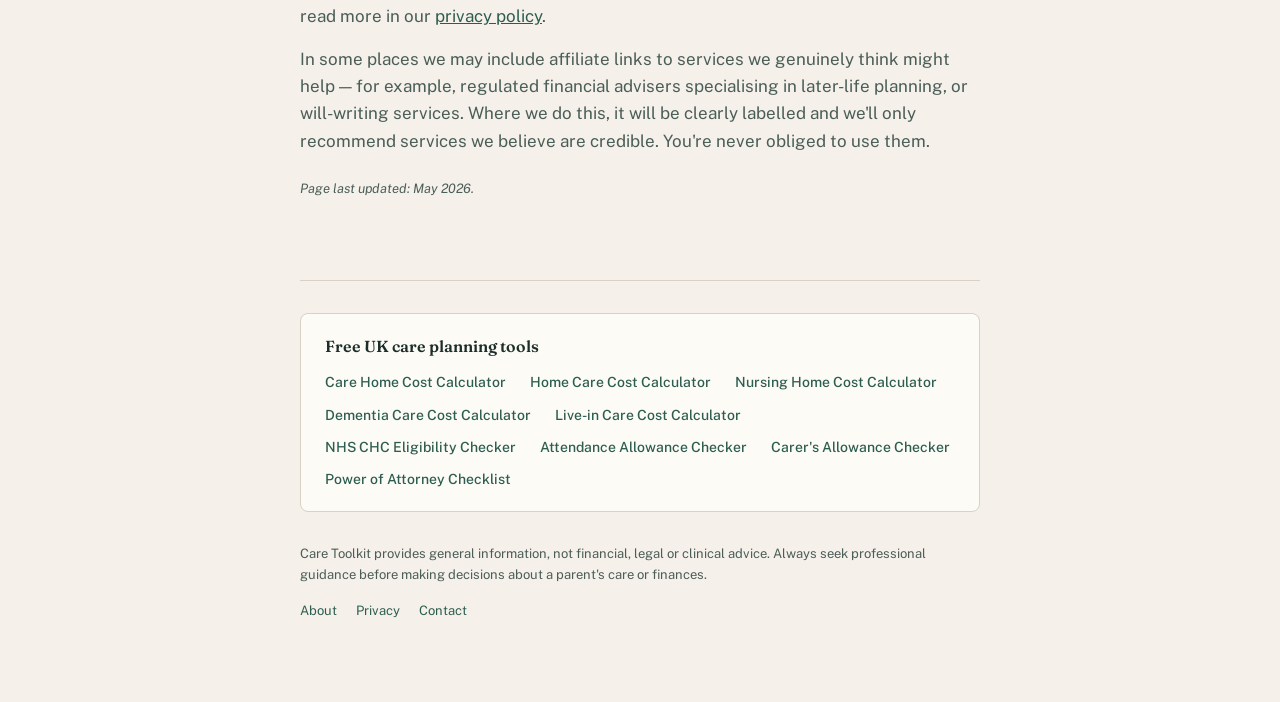
==== commit 7bee9c68: "Phase 1: add Attendance Allowance, Carer's Allowance, Power of Attorney tools; remove Medication com" ====
--- a/about/index.html
+++ b/about/index.html
@@ -112,8 +112,9 @@
       <li><a href="/dementia-care-cost-calculator-uk/">Dementia Care Cost Calculator</a></li>
       <li><a href="/live-in-care-cost-calculator-uk/">Live-in Care Cost Calculator</a></li>
       <li><a href="/nhs-chc-eligibility-quiz/">NHS CHC Eligibility Checker</a></li>
-      <li class="pt-coming">Attendance Allowance Checker — coming soon</li>
-      <li class="pt-coming">Carer's Allowance Checker — coming soon</li>
+      <li><a href="/attendance-allowance-checker/">Attendance Allowance Checker</a></li>
+      <li><a href="/carers-allowance-checker/">Carer's Allowance Checker</a></li>
+      <li><a href="/power-of-attorney-checklist/">Power of Attorney Checklist</a></li>
     </ul>
   </div>
   <p>Care Toolkit provides general information, not financial, legal or clinical advice. Always seek professional guidance before making decisions about a parent's care or finances.</p>
